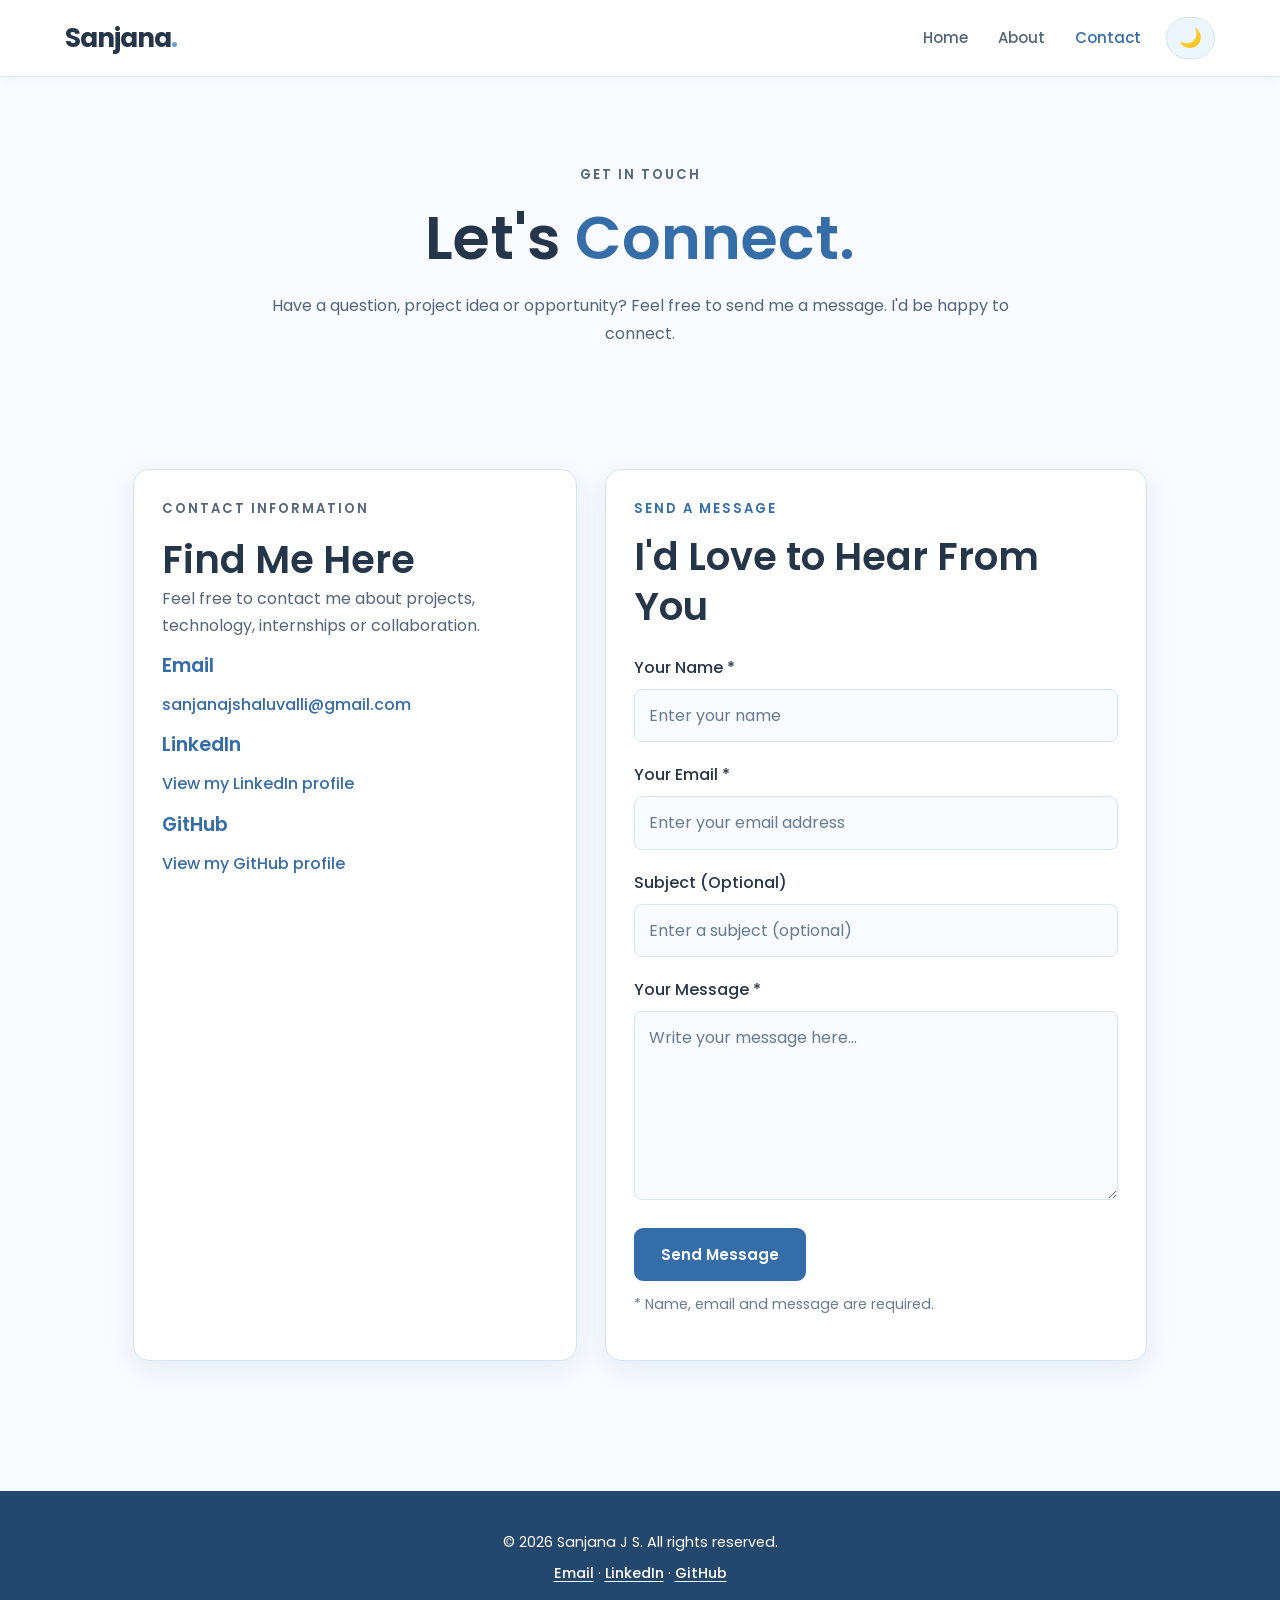
==== contact.html @ d70c1fb2 "Add files via upload" ====
<!DOCTYPE html>
<html lang="en">
<head>
    <meta charset="UTF-8">
    <meta name="viewport" content="width=device-width, initial-scale=1">

    <meta name="description" content="Contact Sanjana J S for projects, collaboration and web development opportunities.">
    <meta name="author" content="Sanjana J S">
    <meta name="robots" content="index, follow">

    <title>Contact | Sanjana J S</title>

    <link rel="preconnect" href="https://fonts.googleapis.com">
    <link rel="preconnect" href="https://fonts.gstatic.com" crossorigin>
    <link href="https://fonts.googleapis.com/css2?family=Poppins:wght@400;500;600;700&display=swap" rel="stylesheet">

    <link rel="stylesheet" href="styles.css">
    <script src="script.js" defer></script>
</head>

<body>

    <a class="skip-link" href="#main-content">
        Skip to main content
    </a>

    <header class="site-header">
        <div class="header-container">

            <a class="brand" href="index.html" aria-label="Sanjana home">
                Sanjana<span>.</span>
            </a>

            <button
                class="menu-toggle"
                type="button"
                aria-label="Open navigation menu"
                aria-controls="primary-navigation"
                aria-expanded="false"
            >
                <span></span>
                <span></span>
                <span></span>
            </button>

            <nav aria-label="Main navigation">
                <ul class="nav-list" id="primary-navigation">
                    <li>
                        <a href="index.html">Home</a>
                    </li>
                    <li>
                        <a href="about.html">About</a>
                    </li>
                    <li>
                        <a href="contact.html" aria-current="page">Contact</a>
                    </li>
                </ul>
            </nav>

            <button
                class="theme-toggle"
                type="button"
                data-theme-toggle
                aria-label="Switch to dark mode"
                aria-pressed="false"
            >
                <span class="theme-icon" aria-hidden="true">🌙</span>
                <span class="sr-only">Toggle colour theme</span>
            </button>

        </div>
    </header>

    <main id="main-content">

        <header class="page-heading">
            <p class="eyebrow">Get in touch</p>

            <h1>Let's <span class="accent-text">Connect.</span></h1>

            <p>
                Have a question, project idea or opportunity?
                Feel free to send me a message. I'd be happy to connect.
            </p>
        </header>

        <section class="content-section">
            <div class="container contact-layout">

                <!-- Contact Information -->
                <aside
                    class="contact-card"
                    aria-labelledby="contact-info-title"
                >

                    <p class="eyebrow">Contact information</p>

                    <h2 id="contact-info-title">Find Me Here</h2>

                    <p>
                        Feel free to contact me about projects,
                        technology, internships or collaboration.
                    </p>

                    <div class="contact-detail">
                        <h3>Email</h3>
                        <p>
                            <a href="mailto:sanjanajshaluvalli@gmail.com">
                                sanjanajshaluvalli@gmail.com
                            </a>
                        </p>
                    </div>

                    <div class="contact-detail">
                        <h3>LinkedIn</h3>
                        <p>
                            <a
                                href="https://www.linkedin.com/in/sanjana-j-s-haluvalli-02609b396"
                                target="_blank"
                                rel="noopener noreferrer"
                            >
                                View my LinkedIn profile
                            </a>
                        </p>
                    </div>

                    <div class="contact-detail">
                        <h3>GitHub</h3>
                        <p>
                            <a
                                href="https://github.com/sanjanajshaluvalli-tech"
                                target="_blank"
                                rel="noopener noreferrer"
                            >
                                View my GitHub profile
                            </a>
                        </p>
                    </div>

                </aside>

                <!-- Contact Form -->
                <section
                    class="form-panel"
                    aria-labelledby="form-title"
                >

                    <p class="eyebrow">Send a message</p>

                    <h2 id="form-title">I'd Love to Hear From You</h2>

                    <form
                        id="contact-form"
                        action="https://formsubmit.co/sanjanajshaluvalli@gmail.com"
                        method="POST"
                    >

                        <!-- Default email subject -->
                        <input
                            type="hidden"
                            name="_subject"
                            value="New message from Sanjana's Portfolio"
                        >

                        <!-- Email template -->
                        <input
                            type="hidden"
                            name="_template"
                            value="table"
                        >

                        <!-- Spam protection -->
                        <input
                            type="text"
                            name="_honey"
                            class="honey-field"
                            hidden
                            autocomplete="off"
                            tabindex="-1"
                            aria-hidden="true"
                        >

                        <div class="form-field">
                            <label for="name">Your Name *</label>

                            <input
                                type="text"
                                id="name"
                                name="name"
                                placeholder="Enter your name"
                                minlength="2"
                                maxlength="80"
                                autocomplete="name"
                                required
                            >
                        </div>

                        <div class="form-field">
                            <label for="sender-email">Your Email *</label>

                            <input
                                type="email"
                                id="sender-email"
                                name="email"
                                placeholder="Enter your email address"
                                maxlength="254"
                                autocomplete="email"
                                required
                            >
                        </div>

                        <div class="form-field">
                            <label for="subject">
                                Subject (Optional)
                            </label>

                            <input
                                type="text"
                                id="subject"
                                name="visitor_subject"
                                placeholder="Enter a subject (optional)"
                                maxlength="120"
                            >
                        </div>

                        <div class="form-field">
                            <label for="message">Your Message *</label>

                            <textarea
                                id="message"
                                name="message"
                                rows="6"
                                placeholder="Write your message here..."
                                minlength="10"
                                maxlength="5000"
                                required
                            ></textarea>
                        </div>

                        <button
                            class="button"
                            id="submit-button"
                            type="submit"
                        >
                            Send Message
                        </button>

                        <p class="form-help">
                            * Name, email and message are required.
                        </p>

                        <p
                            id="form-status"
                            class="status-message"
                            role="status"
                            aria-live="polite"
                        ></p>

                    </form>

                </section>

            </div>
        </section>

    </main>

    <footer class="site-footer">

        <p>
            © <span class="current-year">2026</span>
            Sanjana J S. All rights reserved.
        </p>

        <p>
            <a href="mailto:sanjanajshaluvalli@gmail.com">Email</a>
            ·
            <a
                href="https://www.linkedin.com/in/sanjana-j-s-haluvalli-02609b396"
                target="_blank"
                rel="noopener noreferrer"
            >LinkedIn</a>
            ·
            <a
                href="https://github.com/sanjanajshaluvalli-tech"
                target="_blank"
                rel="noopener noreferrer"
            >GitHub</a>
        </p>

    </footer>

</body>
</html>
---- styles.css ----
/* =========================================
   SANJANA J S - MODERN MINIMAL PORTFOLIO
   Soft Blue & White | Light and Dark Modes
========================================= */

/* 1. THEME VARIABLES */

:root {
    color-scheme: light;

    --primary: #6b9ed6;
    --primary-dark: #356da9;
    --primary-light: #e8f2fc;

    --background: #f8fbff;
    --surface: #ffffff;
    --surface-tinted: #edf5fd;

    --text: #26364a;
    --text-secondary: #52657b;
    --muted: #667b91;

    --border: #d7e5f3;

    --footer-bg: #24486d;
    --footer-text: #ffffff;

    --focus: #d17b20;

    --shadow: 0 8px 28px rgba(45, 91, 139, 0.09);

    --radius: 16px;
    --transition: 0.25s ease;
}

/* DARK THEME */

html[data-theme="dark"] {
    color-scheme: dark;

    --primary: #8bbcf0;
    --primary-dark: #a9cdf4;
    --primary-light: #263d56;

    --background: #101c2b;
    --surface: #192a3e;
    --surface-tinted: #20364e;

    --text: #eaf2fc;
    --text-secondary: #c0d0e2;
    --muted: #a6bbd2;

    --border: #344b65;

    --footer-bg: #0b1522;
    --footer-text: #ffffff;

    --focus: #ffc66d;

    --shadow: 0 8px 28px rgba(0, 0, 0, 0.22);
}

/* 2. RESET AND BASE STYLES */

* {
    box-sizing: border-box;
    margin: 0;
    padding: 0;
}

html {
    scroll-behavior: smooth;
    scroll-padding-top: 100px;
}

body {
    font-family: "Poppins", sans-serif;
    background-color: var(--background);
    color: var(--text);
    font-size: 16px;
    line-height: 1.7;
    transition:
        background-color var(--transition),
        color var(--transition);
}

img {
    display: block;
    max-width: 100%;
}

a {
    color: var(--primary-dark);
    text-decoration: none;
    text-underline-offset: 4px;
}

a:hover {
    text-decoration: underline;
}

button,
input,
textarea,
select {
    font: inherit;
}

button {
    cursor: pointer;
}

ul {
    padding-left: 0;
}

/* 3. ACCESSIBILITY */

.skip-link {
    position: absolute;
    top: -100px;
    left: 15px;
    z-index: 1000;

    padding: 12px 18px;

    background-color: var(--primary-dark);
    color: #ffffff;

    border-radius: 8px;
    font-weight: 600;
}

.skip-link:focus {
    top: 10px;
}

.sr-only {
    position: absolute;
    width: 1px;
    height: 1px;
    padding: 0;
    margin: -1px;
    overflow: hidden;
    clip: rect(0, 0, 0, 0);
    white-space: nowrap;
    border: 0;
}

:focus-visible {
    outline: 3px solid var(--focus);
    outline-offset: 4px;
}

/* 4. HEADER AND NAVIGATION */

.site-header {
    position: sticky;
    top: 0;
    z-index: 100;

    width: 100%;

    background-color: var(--surface);
    border-bottom: 1px solid var(--border);

    box-shadow: 0 2px 12px rgba(30, 65, 100, 0.04);

    transition:
        background-color var(--transition),
        border-color var(--transition);
}

.header-container {
    width: min(1150px, 90%);
    min-height: 76px;
    margin: 0 auto;

    display: flex;
    align-items: center;
    justify-content: space-between;
    gap: 25px;
}

/* Brand */

.brand,
.logo {
    color: var(--text);
    font-size: 1.65rem;
    font-weight: 700;
    letter-spacing: -1px;
    text-decoration: none;
}

.brand span,
.logo span {
    color: var(--primary);
}

/* Navigation */

.site-header nav {
    margin-left: auto;
}

.nav-list {
    display: flex;
    align-items: center;
    gap: 30px;

    list-style: none;
}

.nav-list a {
    color: var(--text-secondary);
    font-size: 0.94rem;
    font-weight: 500;

    text-decoration: none;

    transition: color var(--transition);
}

.nav-list a:hover,
.nav-list a[aria-current="page"] {
    color: var(--primary-dark);
}

/* Theme switch */

.theme-toggle {
    display: inline-flex;
    align-items: center;
    justify-content: center;
    gap: 8px;

    min-width: 45px;
    min-height: 42px;
    padding: 8px 12px;

    background-color: var(--surface-tinted);
    color: var(--text);

    border: 1px solid var(--border);
    border-radius: 30px;

    font-size: 1.15rem;

    transition:
        background-color var(--transition),
        transform var(--transition);
}

.theme-toggle:hover {
    background-color: var(--primary-light);
    transform: translateY(-2px);
}

.theme-icon {
    line-height: 1;
}

/* Mobile menu button */

.menu-toggle {
    display: none;

    width: 43px;
    height: 40px;

    background-color: var(--surface-tinted);
    border: 1px solid var(--border);
    border-radius: 8px;

    align-items: center;
    justify-content: center;
    flex-direction: column;
    gap: 5px;
}

.menu-toggle span {
    display: block;
    width: 20px;
    height: 2px;

    background-color: var(--text);
    border-radius: 5px;
}

/* 5. GENERAL LAYOUT */

main {
    min-height: 75vh;
}

.container {
    width: min(1100px, 90%);
    margin: 0 auto;
}

.content-section,
.section-block {
    padding: 75px 6%;
}

.section-tinted {
    background-color: var(--surface-tinted);
    color: var(--text);
}

/* 6. TYPOGRAPHY */

h1,
h2,
h3,
h4 {
    color: var(--text);
    line-height: 1.3;
    font-weight: 600;
}

h1 {
    font-size: clamp(2.3rem, 5vw, 3.8rem);
}

h2 {
    font-size: clamp(1.7rem, 4vw, 2.4rem);
}

h3 {
    font-size: 1.2rem;
}

p {
    color: var(--text);
    margin-bottom: 14px;
}

.eyebrow {
    color: var(--primary-dark);
    font-size: 0.82rem;
    font-weight: 600;
    letter-spacing: 2px;
    text-transform: uppercase;
    margin-bottom: 12px;
}

.accent-text {
    color: var(--primary-dark);
}

.muted,
.small {
    color: var(--muted);
}

.small {
    font-size: 0.9rem;
}

/* 7. HERO SECTION */

.hero {
    min-height: 520px;
    padding: 100px 6%;

    display: flex;
    align-items: center;

    background:
        linear-gradient(
            135deg,
            var(--surface-tinted),
            var(--background)
        );
}

.hero-content {
    width: min(850px, 100%);
    margin: 0 auto;
    text-align: center;
}

.hero h1 {
    margin: 18px 0;
}

.hero h1 span {
    color: var(--primary-dark);
}

.hero-subtitle {
    margin-bottom: 18px;
    color: var(--text-secondary);
    font-size: clamp(1.1rem, 3vw, 1.45rem);
    font-weight: 500;
}

.hero p {
    max-width: 700px;
    margin: 15px auto;
    color: var(--text-secondary);
    font-size: 1.04rem;
}

.hero-note {
    display: inline-flex;
    flex-wrap: wrap;
    justify-content: center;
    gap: 12px;

    margin-top: 22px;
    padding: 10px 20px;

    background-color: var(--surface);
    color: var(--primary-dark);

    border: 1px solid var(--border);
    border-radius: 30px;

    font-size: 0.9rem;
    font-weight: 500;
}

/* 8. BUTTONS */

.button {
    display: inline-flex;
    align-items: center;
    justify-content: center;

    min-height: 46px;
    padding: 12px 25px;

    background-color: var(--primary-dark);
    color: #ffffff;

    border: 2px solid var(--primary-dark);
    border-radius: 9px;

    font-size: 0.94rem;
    font-weight: 600;
    text-decoration: none;

    cursor: pointer;

    transition:
        background-color var(--transition),
        color var(--transition),
        transform var(--transition),
        box-shadow var(--transition);
}

.button:hover {
    background-color: var(--primary);
    border-color: var(--primary);
    color: #ffffff;
    text-decoration: none;

    transform: translateY(-2px);
    box-shadow: var(--shadow);
}

.button-light {
    background-color: transparent;
    color: var(--primary-dark);
    border: 2px solid var(--primary-dark);
}

.button-light:hover {
    background-color: var(--primary-dark);
    color: #ffffff;
}

.button:disabled {
    opacity: 0.65;
    cursor: not-allowed;
    transform: none;
}

.button-group {
    display: flex;
    justify-content: center;
    align-items: center;
    flex-wrap: wrap;
    gap: 15px;
    margin-top: 28px;
}

/* 9. SECTION HEADINGS */

.section-heading {
    text-align: center;
    margin-bottom: 40px;
}

.section-heading h2 {
    margin-bottom: 12px;
}

.section-heading p {
    color: var(--text-secondary);
}

.section-heading.compact {
    margin-bottom: 30px;
}

.page-heading {
    padding: 75px 6% 35px;
    text-align: center;
}

.page-heading h1 {
    margin-bottom: 15px;
}

.page-heading p {
    max-width: 780px;
    margin: 12px auto;
    color: var(--text-secondary);
}

/* 10. GRID AND CARDS */

.section-grid,
.card-grid {
    display: grid;
    grid-template-columns: repeat(2, minmax(0, 1fr));
    gap: 25px;
}

.info-card,
.project-card,
.timeline-card,
.contact-card,
.form-panel {
    padding: 28px;

    background-color: var(--surface);
    color: var(--text);

    border: 1px solid var(--border);
    border-radius: var(--radius);

    box-shadow: var(--shadow);

    transition:
        background-color var(--transition),
        border-color var(--transition),
        transform var(--transition);
}

.info-card:hover,
.project-card:hover {
    transform: translateY(-4px);
}

.info-card h3,
.project-card h3,
.timeline-card h3,
.contact-card h3 {
    color: var(--primary-dark);
    margin-bottom: 12px;
}

.info-card p,
.project-card p,
.timeline-card p,
.contact-card p {
    color: var(--text-secondary);
}

.info-card p:last-child,
.project-card p:last-child,
.timeline-card p:last-child {
    margin-bottom: 0;
}

/* 11. ABOUT PAGE */

.split-section {
    display: grid;
    grid-template-columns: repeat(2, minmax(0, 1fr));
    align-items: start;
    gap: 45px;
}

.split-section p {
    color: var(--text-secondary);
}

/* Education and internship */

.timeline-card {
    max-width: 850px;
    margin: 0 auto 22px;
}

.timeline-label {
    color: var(--primary-dark) !important;
    font-weight: 600;
    font-size: 0.9rem;
}

/* 12. SKILLS */

.skill-list {
    display: grid;
    grid-template-columns: repeat(2, minmax(0, 1fr));
    gap: 16px;

    list-style: none;
}

.skill-list li {
    display: flex;
    flex-direction: column;
    gap: 5px;

    padding: 17px 20px;

    background-color: var(--surface-tinted);
    color: var(--text);

    border: 1px solid var(--border);
    border-radius: 10px;
}

.skill-list strong {
    color: var(--primary-dark);
    font-weight: 600;
}

.skill-list span {
    color: var(--text-secondary);
    font-size: 0.9rem;
}

/* 13. PROJECTS */

.project-card {
    height: 100%;
}

.project-type {
    color: var(--primary-dark) !important;
    font-size: 0.82rem;
    font-weight: 600;
    text-transform: uppercase;
    letter-spacing: 1px;
}

.tech-line {
    margin-top: 15px;
}

.tech-line strong {
    color: var(--text);
}

.tag {
    display: inline-block;

    margin: 8px 5px 0 0;
    padding: 6px 13px;

    background-color: var(--surface-tinted);
    color: var(--primary-dark);

    border: 1px solid var(--border);
    border-radius: 20px;

    font-size: 0.82rem;
    font-weight: 500;
}

.project-links {
    display: flex;
    flex-wrap: wrap;
    gap: 15px;
    margin-top: 18px;
}

.text-link {
    color: var(--primary-dark);
    font-weight: 600;
    text-decoration: underline;
}

/* 14. CALLOUT SECTION */

.callout {
    display: flex;
    justify-content: space-between;
    align-items: center;
    flex-wrap: wrap;

    gap: 25px;

    margin: 45px 6%;
    padding: 35px;

    background-color: var(--surface-tinted);
    color: var(--text);

    border: 1px solid var(--border);
    border-radius: var(--radius);
}

.callout h2 {
    color: var(--primary-dark);
    margin-bottom: 12px;
}

.callout p {
    color: var(--text-secondary);
}

/* 15. CONTACT PAGE */

.contact-layout {
    display: grid;
    grid-template-columns: 0.9fr 1.1fr;
    gap: 28px;
    align-items: stretch;
}

.contact-card,
.form-panel {
    height: 100%;
}

.contact-card p {
    margin-bottom: 15px;
    overflow-wrap: anywhere;
}

.contact-card a {
    color: var(--primary-dark);
    font-weight: 500;
    overflow-wrap: anywhere;
}

/* Form heading */

.form-panel h2 {
    margin-bottom: 22px;
}

/* Form fields */

.form-field {
    margin-bottom: 19px;
}

.form-field label {
    display: block;
    margin-bottom: 8px;

    color: var(--text);
    font-weight: 500;
}

.form-field input,
.form-field textarea,
.form-field select {
    width: 100%;
    min-height: 46px;

    padding: 12px 14px;

    background-color: var(--background);
    color: var(--text);

    border: 1px solid var(--border);
    border-radius: 8px;

    transition:
        border-color var(--transition),
        background-color var(--transition);
}

.form-field input::placeholder,
.form-field textarea::placeholder {
    color: var(--muted);
    opacity: 1;
}

.form-field textarea {
    min-height: 145px;
    resize: vertical;
}

.form-field input:focus,
.form-field textarea:focus,
.form-field select:focus {
    border-color: var(--primary);
    outline: 3px solid var(--primary-light);
    outline-offset: 2px;
}

.form-help {
    margin-top: 12px;
    color: var(--muted);
    font-size: 0.88rem;
}

.status-message,
#form-status {
    margin-top: 15px;
    color: var(--primary-dark);
    font-weight: 600;
}

/* Keep spam-protection field hidden */

.honey-field,
.honey-field[hidden] {
    display: none !important;
}

/* 16. FOOTER */

.site-footer {
    margin-top: 55px;
    padding: 32px 15px;

    background-color: var(--footer-bg);
    color: var(--footer-text);

    text-align: center;
}

.site-footer p {
    margin: 7px 0;
    color: #ffffff;
    font-size: 0.9rem;
}

.site-footer .current-year {
    color: #ffffff;
    background-color: transparent;
}

.site-footer a {
    color: #ffffff;
    font-weight: 500;
    text-decoration: underline;
    text-underline-offset: 3px;
}

.site-footer a:hover {
    color: #c9e3ff;
}

/* 17. TABLET RESPONSIVE DESIGN */

@media (max-width: 900px) {

    .header-container {
        width: 92%;
        gap: 16px;
    }

    .nav-list {
        gap: 18px;
    }

    .content-section,
    .section-block {
        padding: 60px 5%;
    }

    .contact-layout {
        grid-template-columns: 1fr 1.2fr;
    }
}

/* 18. MOBILE RESPONSIVE DESIGN */

@media (max-width: 760px) {

    .header-container {
        position: relative;
        min-height: 70px;
        flex-wrap: wrap;
        gap: 12px;
    }

    .brand {
        margin-right: auto;
    }

    .menu-toggle {
        display: flex;
    }

    .site-header nav {
        order: 4;
        width: 100%;
        margin: 0;
    }

    .nav-list {
        display: none;
        flex-direction: column;
        align-items: stretch;

        width: 100%;
        gap: 4px;

        padding: 12px 0 18px;
    }

    .nav-list.is-open {
        display: flex;
    }

    .nav-list li {
        width: 100%;
    }

    .nav-list a {
        display: block;
        padding: 10px 12px;
        border-radius: 7px;
    }

    .nav-list a:hover,
    .nav-list a[aria-current="page"] {
        background-color: var(--surface-tinted);
    }

    .theme-toggle {
        min-width: 42px;
        min-height: 40px;
    }

    .hero {
        min-height: auto;
        padding: 75px 5%;
    }

    .content-section,
    .section-block {
        padding: 50px 5%;
    }

    .section-grid,
    .card-grid,
    .split-section,
    .contact-layout {
        grid-template-columns: 1fr;
    }

    .split-section {
        gap: 20px;
    }

    .callout {
        margin: 30px 5%;
        padding: 26px;
    }

    .page-heading {
        padding: 55px 5% 30px;
    }
}

/* 19. SMALL MOBILE SCREENS */

@media (max-width: 480px) {

    body {
        font-size: 15px;
    }

    .container {
        width: 92%;
    }

    .hero {
        padding: 60px 5%;
    }

    .hero-note {
        gap: 8px;
        font-size: 0.82rem;
    }

    .info-card,
    .project-card,
    .timeline-card,
    .contact-card,
    .form-panel {
        padding: 21px;
    }

    .skill-list {
        grid-template-columns: 1fr;
    }

    .button-group {
        flex-direction: column;
        align-items: stretch;
    }

    .button {
        width: 100%;
        text-align: center;
    }

    .callout {
        padding: 22px;
    }

    .site-footer {
        padding: 25px 12px;
    }
}

/* 20. REDUCED MOTION */

@media (prefers-reduced-motion: reduce) {

    html {
        scroll-behavior: auto;
    }

    *,
    *::before,
    *::after {
        animation-duration: 0.01ms !important;
        animation-iteration-count: 1 !important;
        transition-duration: 0.01ms !important;
        scroll-behavior: auto !important;
    }
}

/* 21. PRINT STYLES */

@media print {

    .site-header,
    .menu-toggle,
    .theme-toggle,
    .button,
    .site-footer {
        display: none;
    }

    body {
        background: #ffffff;
        color: #000000;
    }

    a {
        color: #000000;
        text-decoration: underline;
    }

    .info-card,
    .project-card,
    .timeline-card {
        box-shadow: none;
        border: 1px solid #777777;
    }
}
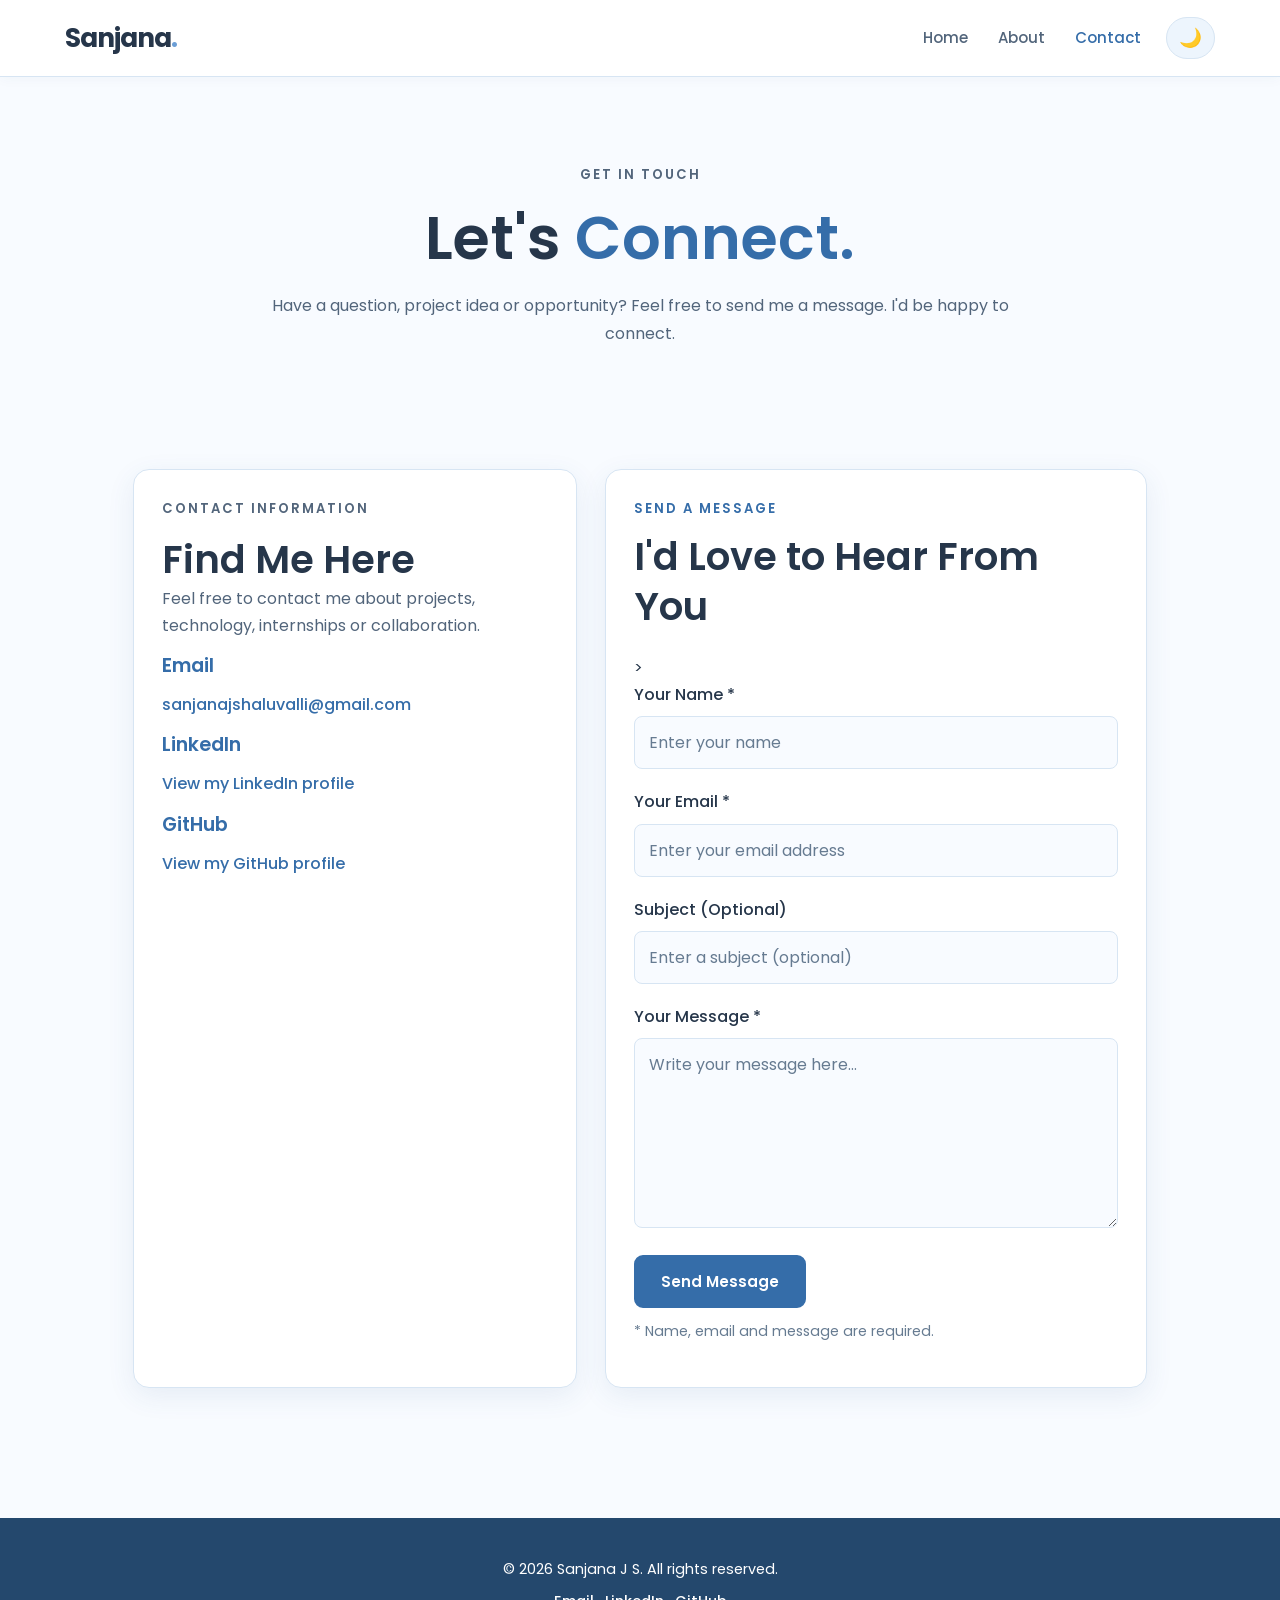
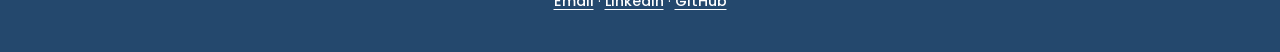
==== commit 94a33fab: "Update contact.html" ====
--- a/contact.html
+++ b/contact.html
@@ -153,7 +153,12 @@
                     <form
                         id="contact-form"
                         action="https://formsubmit.co/sanjanajshaluvalli@gmail.com"
-                        method="POST"
+                        method="POST
+                        <input
+                            type="hidden"
+                            name="_next"
+                            value="https://sanjanajshaluvalli-tech.github.io/sanjana-portfolio-task-2/"
+                        >
                     >
 
                         <!-- Default email subject -->
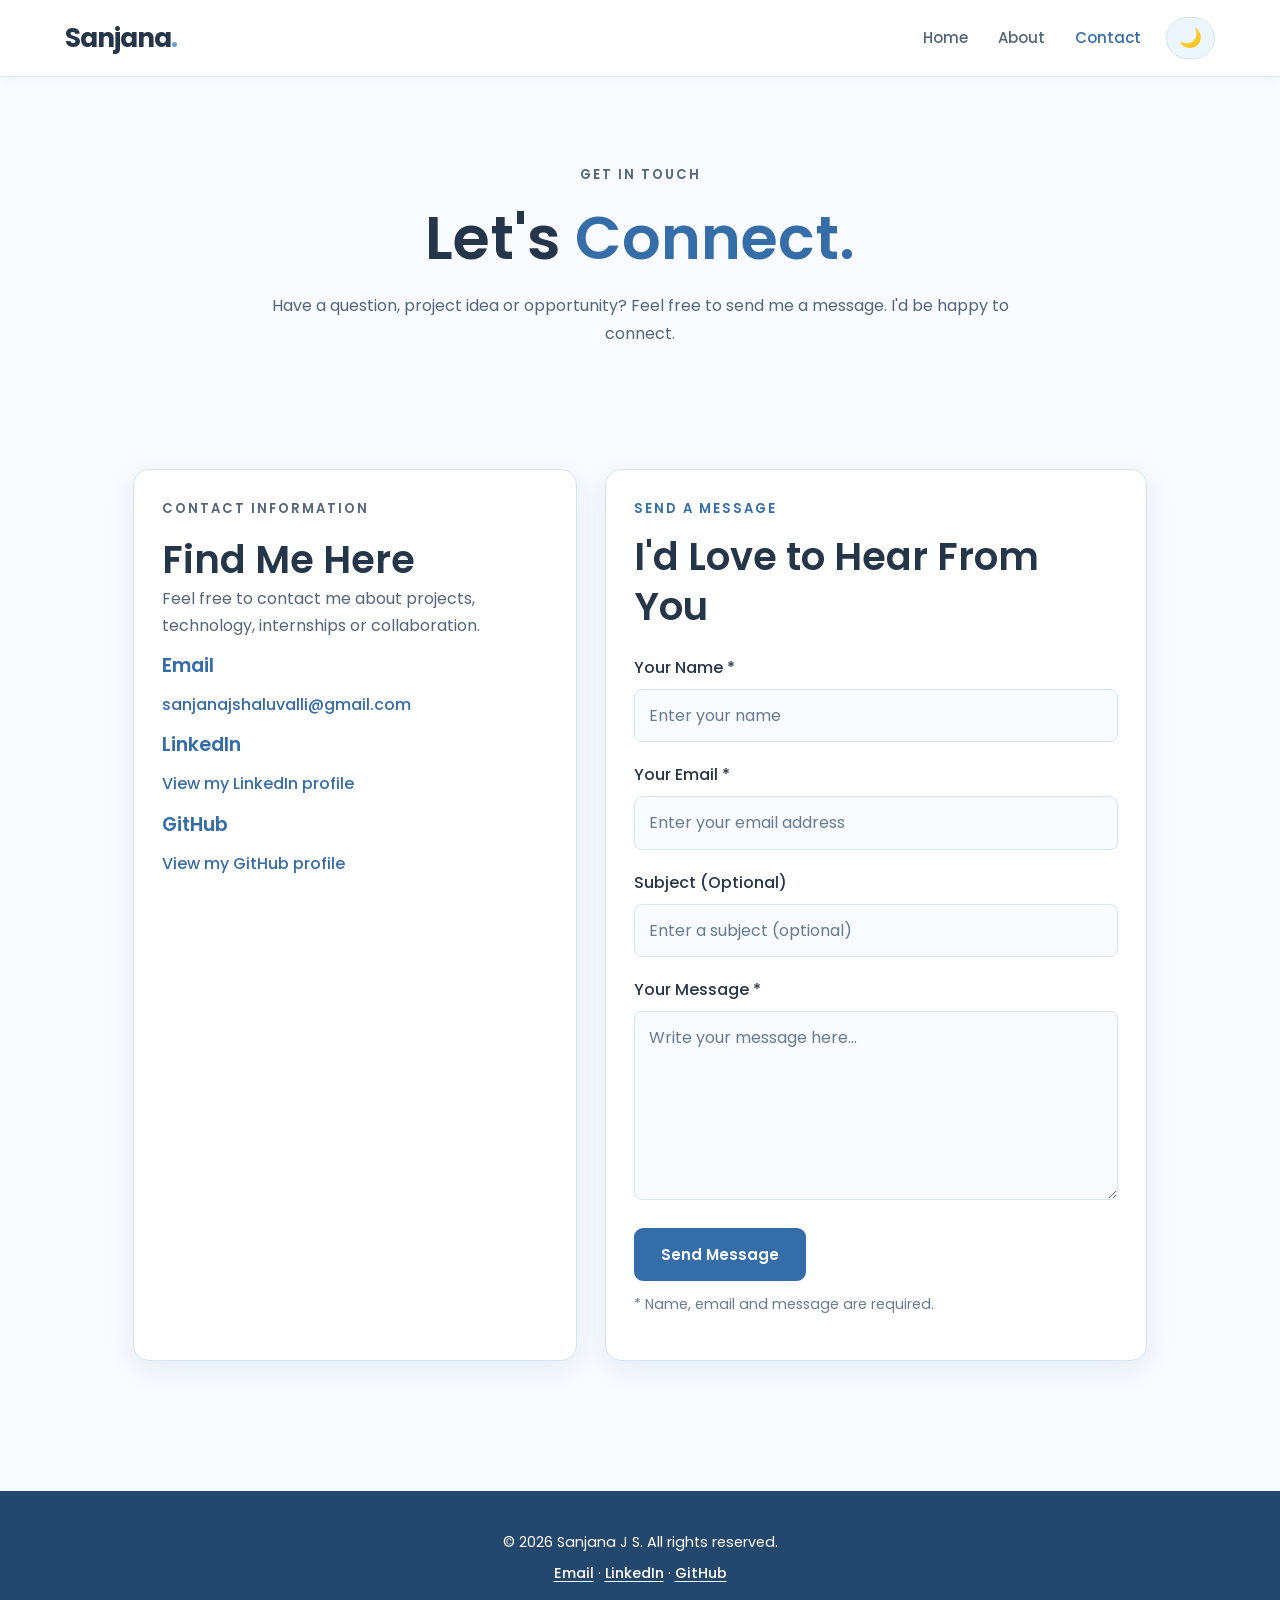
==== commit 94c2d88f: "Update contact.html" ====
--- a/contact.html
+++ b/contact.html
@@ -154,11 +154,6 @@
                         id="contact-form"
                         action="https://formsubmit.co/sanjanajshaluvalli@gmail.com"
                         method="POST
-                        <input
-                            type="hidden"
-                            name="_next"
-                            value="https://sanjanajshaluvalli-tech.github.io/sanjana-portfolio-task-2/"
-                        >
                     >
 
                         <!-- Default email subject -->
